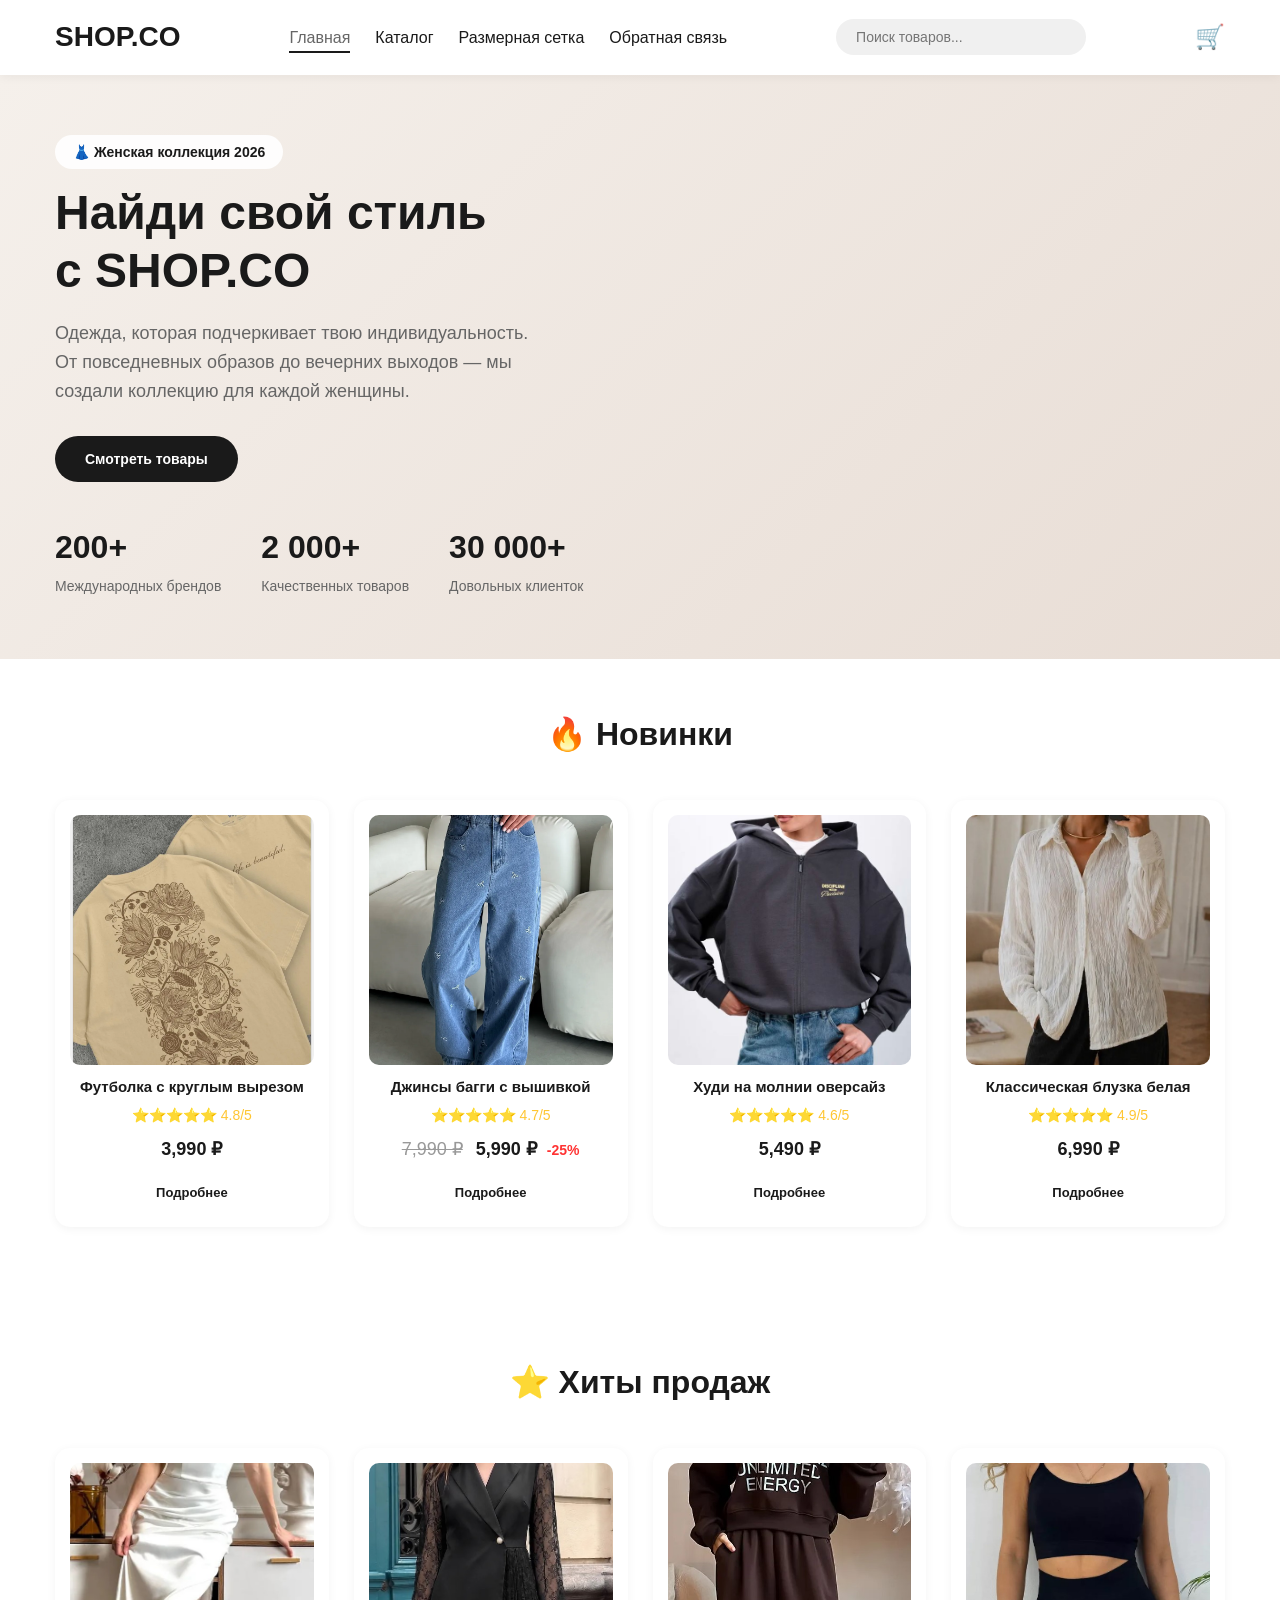
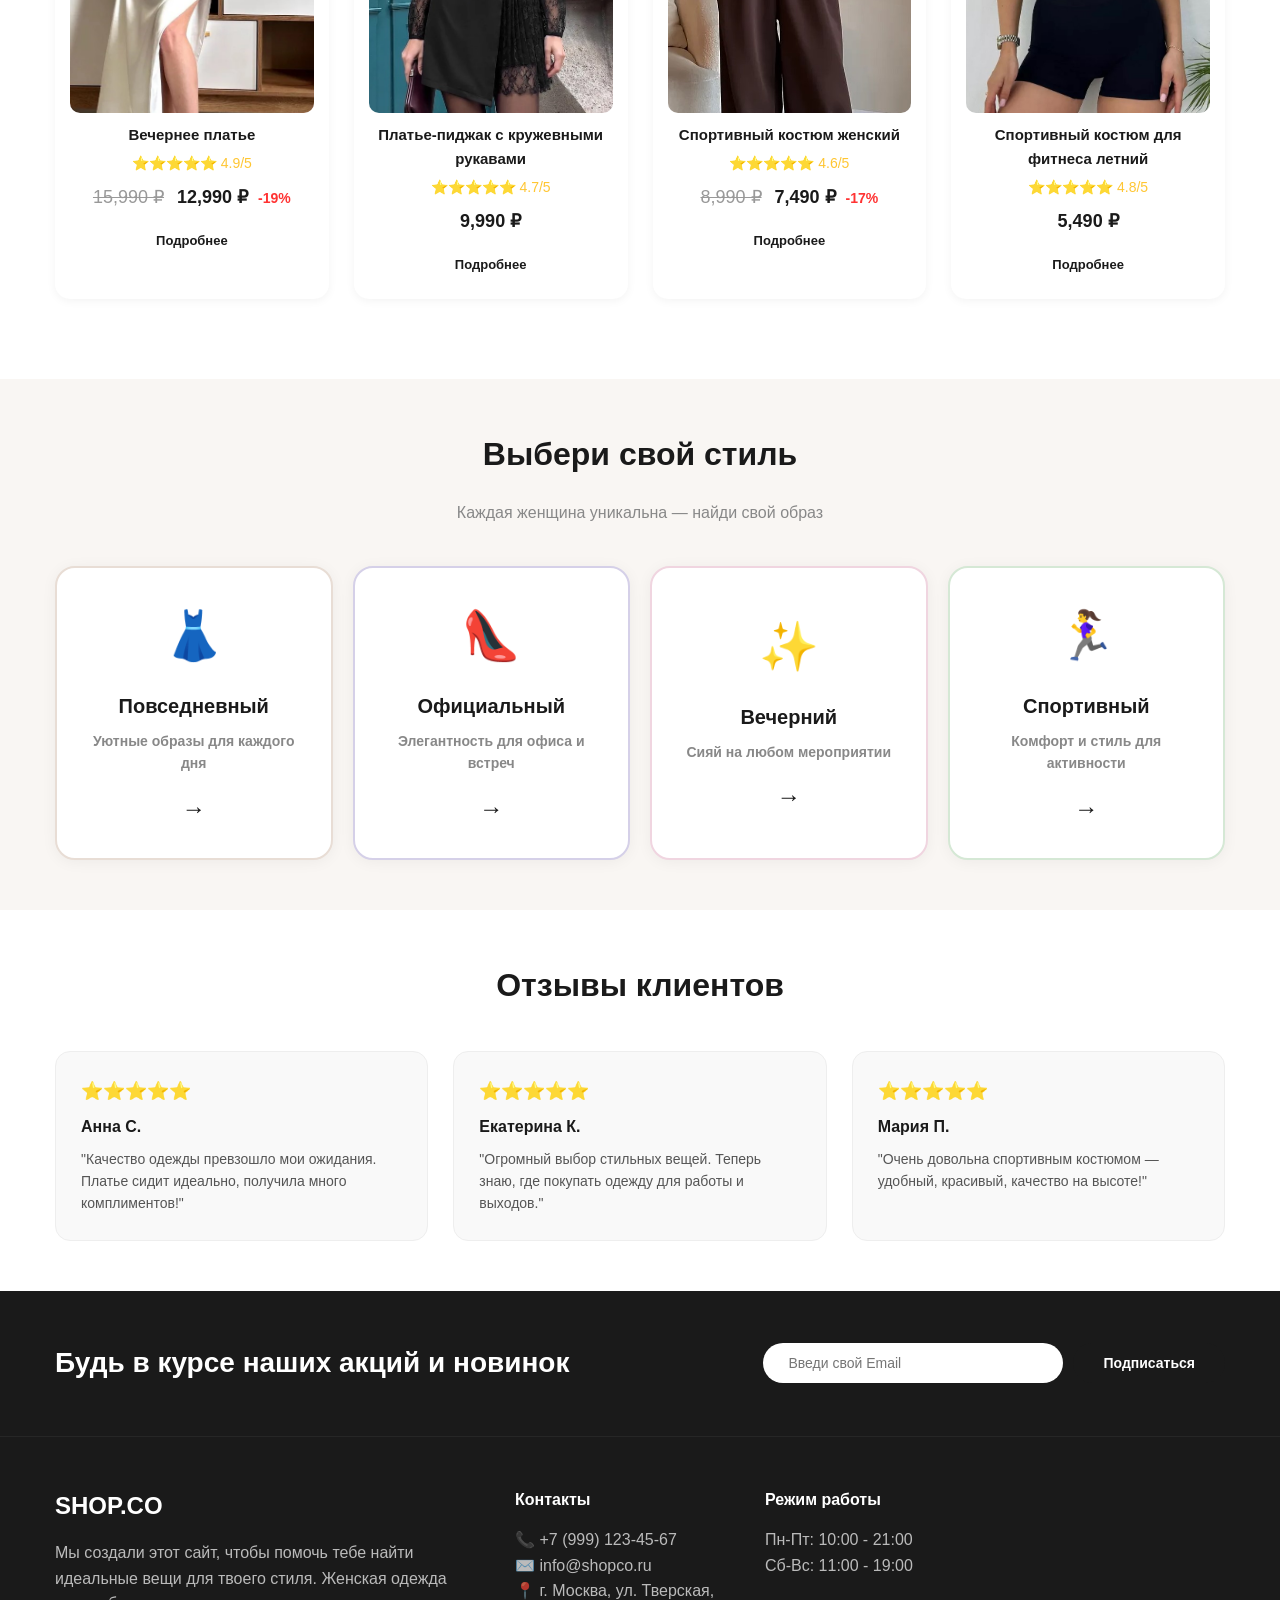
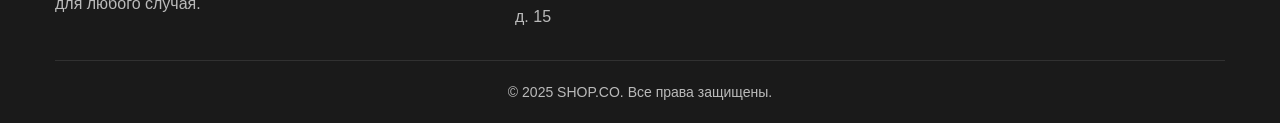
==== index.html @ de9e68c8 "Первый коммит: сайт SHOP.CO" ====
<!DOCTYPE html>
<html lang="ru">
<head>
    <meta charset="UTF-8">
    <meta name="viewport" content="width=device-width, initial-scale=1.0">
    <title>SHOP.CO — Женская одежда для любого стиля</title>
    <link rel="stylesheet" href="css/style.css">
</head>
<body>

    <!-- ========== ШАПКА ========== -->
    <header class="header">
        <div class="container">
            <div class="header-inner">
                <div class="logo">
                    <a href="index.html">SHOP.CO</a>
                </div>

                <nav class="nav">
                    <ul>
                        <li><a href="index.html" class="active">Главная</a></li>
                        <li><a href="catalog.html">Каталог</a></li>
                        <li><a href="size-guide.html">Размерная сетка</a></li>
                        <li><a href="contacts.html">Обратная связь</a></li>
                    </ul>
                </nav>

                <div class="header-search">
                    <input type="text" id="searchInput" placeholder="Поиск товаров...">
                </div>

                <div class="header-actions">
                    <a href="cart.html" class="cart-link">🛒 <span class="cart-count" id="cartCount">0</span></a>
                </div>
            </div>
        </div>
    </header>

    <!-- ========== ГЛАВНЫЙ КОНТЕНТ ========== -->
    <main>

        <!-- ГЕРОЙ -->
        <section class="hero hero-women">
            <div class="container">
                <div class="hero-content">
                    <span class="hero-badge">👗 Женская коллекция 2026</span>
                    <h1>Найди свой стиль<br>с SHOP.CO</h1>
                    <p>Одежда, которая подчеркивает твою индивидуальность. От повседневных образов до вечерних выходов — мы создали коллекцию для каждой женщины.</p>
                    <a href="catalog.html" class="btn btn-primary">Смотреть товары</a>
                    
                    <div class="hero-stats">
                        <div>
                            <span class="stat-number">200+</span>
                            <span class="stat-label">Международных брендов</span>
                        </div>
                        <div>
                            <span class="stat-number">2 000+</span>
                            <span class="stat-label">Качественных товаров</span>
                        </div>
                        <div>
                            <span class="stat-number">30 000+</span>
                            <span class="stat-label">Довольных клиенток</span>
                        </div>
                    </div>
                </div>
            </div>
        </section>

        <!-- НОВИНКИ -->
        <section class="products-section">
            <div class="container">
                <h2 class="section-title">🔥 Новинки</h2>
                <div class="catalog-grid" id="newArrivals">
                    <!-- Загружается из JS -->
                </div>
            </div>
        </section>

        <!-- ХИТЫ ПРОДАЖ -->
        <section class="products-section">
            <div class="container">
                <h2 class="section-title">⭐ Хиты продаж</h2>
                <div class="catalog-grid" id="bestSellers">
                    <!-- Загружается из JS -->
                </div>
            </div>
        </section>

        <!-- СТИЛИ (КРАСИВО ОФОРМЛЕННЫЕ) -->
        <section class="styles styles-women">
            <div class="container">
                <div class="styles-header">
                    <h2 class="section-title">Выбери свой стиль</h2>
                    <p class="styles-subtitle">Каждая женщина уникальна — найди свой образ</p>
                </div>
                <div class="styles-grid">
                    <a href="catalog.html?style=casual" class="style-card style-casual">
                        <div class="style-icon">👗</div>
                        <h3>Повседневный</h3>
                        <p>Уютные образы для каждого дня</p>
                        <span class="style-arrow">→</span>
                    </a>
                    <a href="catalog.html?style=formal" class="style-card style-formal">
                        <div class="style-icon">👠</div>
                        <h3>Официальный</h3>
                        <p>Элегантность для офиса и встреч</p>
                        <span class="style-arrow">→</span>
                    </a>
                    <a href="catalog.html?style=evening" class="style-card style-evening">
                        <div class="style-icon">✨</div>
                        <h3>Вечерний</h3>
                        <p>Сияй на любом мероприятии</p>
                        <span class="style-arrow">→</span>
                    </a>
                    <a href="catalog.html?style=sporty" class="style-card style-sporty">
                        <div class="style-icon">🏃‍♀️</div>
                        <h3>Спортивный</h3>
                        <p>Комфорт и стиль для активности</p>
                        <span class="style-arrow">→</span>
                    </a>
                </div>
            </div>
        </section>

        <!-- ОТЗЫВЫ -->
        <section class="reviews">
            <div class="container">
                <h2 class="section-title">Отзывы клиентов</h2>
                <div class="reviews-grid">
                    <div class="review-card">
                        <div class="review-stars">⭐⭐⭐⭐⭐</div>
                        <h4>Анна С.</h4>
                        <p>"Качество одежды превзошло мои ожидания. Платье сидит идеально, получила много комплиментов!"</p>
                    </div>
                    <div class="review-card">
                        <div class="review-stars">⭐⭐⭐⭐⭐</div>
                        <h4>Екатерина К.</h4>
                        <p>"Огромный выбор стильных вещей. Теперь знаю, где покупать одежду для работы и выходов."</p>
                    </div>
                    <div class="review-card">
                        <div class="review-stars">⭐⭐⭐⭐⭐</div>
                        <h4>Мария П.</h4>
                        <p>"Очень довольна спортивным костюмом — удобный, красивый, качество на высоте!"</p>
                    </div>
                </div>
            </div>
        </section>

        <!-- ПОДПИСКА -->
        <section class="newsletter">
            <div class="container">
                <div class="newsletter-inner">
                    <h2>Будь в курсе наших акций и новинок</h2>
                    <form class="newsletter-form" onsubmit="return false;">
                        <input type="email" id="newsletterEmail" placeholder="Введи свой Email" required>
                        <button type="submit" class="btn btn-primary" onclick="subscribeNewsletter()">Подписаться</button>
                    </form>
                </div>
            </div>
        </section>

    </main>

    <!-- ========== ПОДВАЛ ========== -->
    <footer class="footer">
        <div class="container">
            <div class="footer-inner">
                <div class="footer-col">
                    <h3>SHOP.CO</h3>
                    <p>Мы создали этот сайт, чтобы помочь тебе найти идеальные вещи для твоего стиля. Женская одежда для любого случая.</p>
                </div>
                <div class="footer-col">
                    <h4>Контакты</h4>
                    <p>📞 +7 (999) 123-45-67</p>
                    <p>✉️ info@shopco.ru</p>
                    <p>📍 г. Москва, ул. Тверская, д. 15</p>
                </div>
                <div class="footer-col">
                    <h4>Режим работы</h4>
                    <p>Пн-Пт: 10:00 - 21:00</p>
                    <p>Сб-Вс: 11:00 - 19:00</p>
                </div>
            </div>
            <div class="footer-bottom">
                <p>© 2025 SHOP.CO. Все права защищены.</p>
            </div>
        </div>
    </footer>

    <script src="js/script.js"></script>
</body>
</html>
---- css/style.css ----
/* =========================================
   СБРОС И БАЗА
   ========================================= */
* {
    margin: 0;
    padding: 0;
    box-sizing: border-box;
}

body {
    font-family: 'Segoe UI', Tahoma, Geneva, Verdana, sans-serif;
    background: #f0f0f0;
    color: #1a1a1a;
    line-height: 1.6;
}

a {
    text-decoration: none;
    color: inherit;
}

ul {
    list-style: none;
}

img {
    max-width: 100%;
    height: auto;
    display: block;
}

.container {
    max-width: 1200px;
    margin: 0 auto;
    padding: 0 15px;
}

/* =========================================
   ШАПКА
   ========================================= */
.header {
    background: #ffffff;
    padding: 15px 0;
    box-shadow: 0 2px 10px rgba(0,0,0,0.05);
    position: sticky;
    top: 0;
    z-index: 100;
}

.header-inner {
    display: flex;
    justify-content: space-between;
    align-items: center;
    flex-wrap: wrap;
    gap: 15px;
}

.logo a {
    font-size: 28px;
    font-weight: 800;
    color: #1a1a1a;
}

.nav ul {
    display: flex;
    gap: 25px;
}

.nav a {
    color: #1a1a1a;
    font-weight: 500;
    transition: 0.3s;
    padding: 5px 0;
    border-bottom: 2px solid transparent;
}

.nav a:hover,
.nav a.active {
    color: #666;
    border-bottom-color: #1a1a1a;
}

.header-search input {
    padding: 10px 20px;
    border: none;
    border-radius: 30px;
    background: #f0f0f0;
    width: 250px;
    outline: none;
    font-size: 14px;
}

.header-actions {
    display: flex;
    align-items: center;
    gap: 15px;
}

.cart-link {
    font-size: 24px;
    position: relative;
}

.cart-count {
    position: absolute;
    top: -8px;
    right: -10px;
    background: #ff3333;
    color: #fff;
    font-size: 11px;
    width: 18px;
    height: 18px;
    border-radius: 50%;
    display: flex;
    align-items: center;
    justify-content: center;
    font-weight: bold;
}

/* =========================================
   КНОПКИ
   ========================================= */
.btn {
    display: inline-block;
    padding: 12px 30px;
    border: none;
    border-radius: 30px;
    font-weight: 600;
    cursor: pointer;
    transition: 0.3s;
    font-size: 14px;
    text-align: center;
}

.btn-primary {
    background: #1a1a1a;
    color: #fff;
}

.btn-primary:hover {
    background: #333;
    transform: translateY(-2px);
}

.btn-outline {
    background: transparent;
    border: 2px solid #1a1a1a;
    color: #1a1a1a;
}

.btn-outline:hover {
    background: #1a1a1a;
    color: #fff;
}

.btn-small {
    padding: 8px 20px;
    font-size: 13px;
}

.btn-large {
    padding: 14px 40px;
    font-size: 16px;
}

.btn-block {
    width: 100%;
    display: block;
}

/* =========================================
   ГЛАВНАЯ: ГЕРОЙ
   ========================================= */
.hero {
    background: #f0f0f0;
    padding: 60px 0;
}

.hero-content h1 {
    font-size: 48px;
    line-height: 1.2;
    margin-bottom: 20px;
}

.hero-content p {
    font-size: 18px;
    color: #666;
    max-width: 500px;
    margin-bottom: 30px;
}

.hero-stats {
    display: flex;
    gap: 40px;
    margin-top: 40px;
}

.stat-number {
    font-size: 32px;
    font-weight: 800;
    display: block;
}

.stat-label {
    font-size: 14px;
    color: #666;
}

/* =========================================
   БРЕНДЫ
   ========================================= */
.brands {
    background: #1a1a1a;
    padding: 30px 0;
}

.brands-grid {
    display: flex;
    justify-content: space-around;
    flex-wrap: wrap;
    gap: 20px;
    color: rgba(255,255,255,0.7);
    font-weight: 600;
    font-size: 18px;
    letter-spacing: 2px;
}

/* =========================================
   ТОВАРЫ (сетка)
   ========================================= */
.products-section {
    padding: 50px 0;
    background: #fff;
}

.section-title {
    font-size: 32px;
    font-weight: 700;
    text-align: center;
    margin-bottom: 40px;
}

.catalog-grid {
    display: grid;
    grid-template-columns: repeat(4, 1fr);
    gap: 25px;
    margin-bottom: 30px;
}

.product-card {
    background: #fff;
    border-radius: 15px;
    padding: 15px;
    box-shadow: 0 2px 10px rgba(0,0,0,0.05);
    transition: 0.3s;
    text-align: center;
}

.product-card:hover {
    transform: translateY(-5px);
    box-shadow: 0 8px 30px rgba(0,0,0,0.1);
}

.product-card img {
    border-radius: 10px;
    margin-bottom: 10px;
    height: 250px;
    width: 100%;
    object-fit: cover;
    background: #f0f0f0;
}

.product-card h3 {
    font-size: 15px;
    margin-bottom: 5px;
}

.rating {
    font-size: 14px;
    color: #ffc633;
    margin-bottom: 8px;
}

.price {
    font-size: 18px;
    font-weight: 700;
    margin-bottom: 12px;
}

.old-price {
    color: #999;
    text-decoration: line-through;
    font-weight: 400;
    margin-right: 8px;
}

.discount {
    color: #ff3333;
    font-size: 14px;
    margin-left: 5px;
}

.view-all {
    text-align: center;
    margin-top: 10px;
}

/* =========================================
   СТИЛИ ОДЕЖДЫ
   ========================================= */
.styles {
    padding: 50px 0;
    background: #f0f0f0;
}

.styles-grid {
    display: grid;
    grid-template-columns: repeat(4, 1fr);
    gap: 20px;
}

.style-card {
    background: #fff;
    border-radius: 15px;
    padding: 40px 20px;
    text-align: center;
    font-weight: 700;
    font-size: 20px;
    box-shadow: 0 2px 10px rgba(0,0,0,0.05);
    transition: 0.3s;
    min-height: 150px;
    display: flex;
    align-items: center;
    justify-content: center;
}

.style-card:hover {
    transform: scale(1.02);
}

/* =========================================
   ОТЗЫВЫ
   ========================================= */
.reviews {
    padding: 50px 0;
    background: #fff;
}

.reviews-grid {
    display: grid;
    grid-template-columns: repeat(3, 1fr);
    gap: 25px;
}

.review-card {
    background: #f9f9f9;
    border-radius: 15px;
    padding: 25px;
    border: 1px solid #eee;
}

.review-stars {
    color: #ffc633;
    font-size: 18px;
    margin-bottom: 8px;
}

.review-card h4 {
    margin-bottom: 8px;
}

.review-card p {
    color: #555;
    font-size: 14px;
}

/* =========================================
   ПОДПИСКА
   ========================================= */
.newsletter {
    padding: 50px 0;
    background: #1a1a1a;
}

.newsletter-inner {
    display: flex;
    justify-content: space-between;
    align-items: center;
    flex-wrap: wrap;
    gap: 20px;
}

.newsletter-inner h2 {
    color: #fff;
    font-size: 28px;
    flex: 1;
}

.newsletter-form {
    display: flex;
    gap: 10px;
    flex-wrap: wrap;
}

.newsletter-form input {
    padding: 12px 25px;
    border: none;
    border-radius: 30px;
    width: 300px;
    outline: none;
    font-size: 14px;
}

/* =========================================
   ПОДВАЛ
   ========================================= */
.footer {
    background: #1a1a1a;
    color: rgba(255,255,255,0.7);
    padding: 50px 0 20px;
    border-top: 1px solid rgba(255,255,255,0.05);
}

.footer-inner {
    display: grid;
    grid-template-columns: 2fr 1fr 1fr 1fr;
    gap: 40px;
    margin-bottom: 30px;
}

.footer-col h3 {
    color: #fff;
    font-size: 24px;
    margin-bottom: 15px;
}

.footer-col h4 {
    color: #fff;
    margin-bottom: 15px;
}

.footer-col ul li {
    margin-bottom: 8px;
}

.footer-col ul a:hover {
    color: #fff;
}

.footer-bottom {
    border-top: 1px solid rgba(255,255,255,0.1);
    padding-top: 20px;
    text-align: center;
    font-size: 14px;
}

/* =========================================
   СТРАНИЦА КАТАЛОГА
   ========================================= */
.catalog-page {
    padding: 40px 0;
}

.catalog-layout {
    display: grid;
    grid-template-columns: 280px 1fr;
    gap: 40px;
}

.filters-sidebar {
    background: #fff;
    border-radius: 15px;
    padding: 25px;
}

.filters-sidebar h3 {
    font-size: 20px;
    margin-bottom: 25px;
}

.filter-group {
    margin-bottom: 25px;
}

.filter-group h4 {
    font-size: 16px;
    margin-bottom: 10px;
}

.filter-group label {
    display: block;
    margin-bottom: 5px;
    font-size: 14px;
    color: #555;
    cursor: pointer;
}

.filter-group label input {
    margin-right: 8px;
}

.price-range {
    display: flex;
    align-items: center;
    gap: 10px;
}

.price-range input[type="range"] {
    flex: 1;
    cursor: pointer;
}

.size-options {
    display: flex;
    flex-wrap: wrap;
    gap: 8px;
}

.size-options span {
    display: inline-block;
    padding: 6px 14px;
    background: #f0f0f0;
    border-radius: 20px;
    font-size: 13px;
    cursor: pointer;
    transition: 0.3s;
}

.size-options span:hover {
    background: #1a1a1a;
    color: #fff;
}

.size-options span.active {
    background: #1a1a1a;
    color: #fff;
}

/* =========================================
   СТРАНИЦА ТОВАРА
   ========================================= */
.product-detail-page {
    padding: 30px 0;
    background: #fff;
}

.breadcrumbs {
    font-size: 14px;
    color: #999;
    margin-bottom: 30px;
}

.breadcrumbs a {
    color: #666;
}

.breadcrumbs a:hover {
    color: #1a1a1a;
}

.product-detail {
    display: grid;
    grid-template-columns: 1fr 1fr;
    gap: 50px;
    margin-bottom: 50px;
}

.product-detail-image img {
    border-radius: 15px;
    width: 100%;
    background: #f0f0f0;
}

.product-detail-info h1 {
    font-size: 34px;
    margin-bottom: 10px;
}

.product-rating {
    margin-bottom: 15px;
}

.product-rating span {
    color: #666;
    font-size: 14px;
}

.product-price-block {
    margin-bottom: 20px;
}

.product-price-block .price {
    font-size: 28px;
}

.product-price-block .old-price {
    font-size: 20px;
}

.discount-badge {
    background: #ff3333;
    color: #fff;
    padding: 4px 12px;
    border-radius: 20px;
    font-size: 14px;
    margin-left: 10px;
}

.product-description {
    color: #555;
    margin-bottom: 30px;
}

.product-options {
    margin-bottom: 30px;
}

.option-group {
    margin-bottom: 20px;
}

.option-group label {
    display: block;
    font-weight: 600;
    margin-bottom: 8px;
}

.color-options {
    display: flex;
    gap: 10px;
}

.color-option {
    width: 35px;
    height: 35px;
    border-radius: 50%;
    display: inline-block;
    cursor: pointer;
    border: 3px solid transparent;
    transition: 0.3s;
}

.color-option.active {
    border-color: #1a1a1a;
}

.product-actions {
    display: flex;
    gap: 15px;
    flex-wrap: wrap;
}

/* =========================================
   СТРАНИЦА КОРЗИНЫ
   ========================================= */
.cart-page {
    padding: 40px 0;
    background: #f0f0f0;
}

.cart-layout {
    display: grid;
    grid-template-columns: 2fr 1fr;
    gap: 30px;
}

.cart-items {
    background: #fff;
    border-radius: 15px;
    padding: 20px;
}

.cart-item {
    display: flex;
    align-items: center;
    gap: 20px;
    padding: 15px 0;
    border-bottom: 1px solid #eee;
}

.cart-item:last-child {
    border-bottom: none;
}

.cart-item img {
    width: 80px;
    height: 80px;
    border-radius: 10px;
    object-fit: cover;
    background: #f0f0f0;
}

.cart-item-info {
    flex: 1;
}

.cart-item-info h3 {
    font-size: 16px;
}

.cart-item-info p {
    font-size: 14px;
    color: #666;
}

.cart-item-price {
    font-weight: 700;
    font-size: 18px;
}

.cart-item-quantity {
    display: flex;
    align-items: center;
    gap: 10px;
}

.cart-item-quantity button {
    width: 30px;
    height: 30px;
    border: 1px solid #ddd;
    border-radius: 50%;
    background: #fff;
    cursor: pointer;
    font-size: 16px;
}

.cart-item-quantity button:hover {
    background: #f0f0f0;
}

.cart-item-remove {
    background: none;
    border: none;
    font-size: 20px;
    cursor: pointer;
    color: #999;
}

.cart-item-remove:hover {
    color: #ff3333;
}

.empty-cart {
    text-align: center;
    padding: 40px 0;
    font-size: 18px;
    color: #666;
}

.empty-cart a {
    color: #1a1a1a;
    font-weight: 600;
    text-decoration: underline;
}

.cart-summary {
    background: #fff;
    border-radius: 15px;
    padding: 25px;
    height: fit-content;
}

.cart-summary h3 {
    font-size: 20px;
    margin-bottom: 20px;
}

.summary-row {
    display: flex;
    justify-content: space-between;
    padding: 10px 0;
    border-bottom: 1px solid #eee;
}

.summary-row.total {
    font-weight: 700;
    font-size: 18px;
    border-bottom: none;
}

.summary-row.discount {
    color: #ff3333;
}

.promo-code {
    display: flex;
    gap: 10px;
    margin: 20px 0;
}

.promo-code input {
    flex: 1;
    padding: 10px 15px;
    border: 1px solid #ddd;
    border-radius: 30px;
    outline: none;
}

/* =========================================
   СТРАНИЦА КОНТАКТОВ
   ========================================= */
.contacts-page {
    padding: 40px 0;
}

.page-title {
    font-size: 36px;
    font-weight: 700;
    margin-bottom: 40px;
    text-align: center;
}

.contacts-grid {
    display: grid;
    grid-template-columns: 1fr 1fr;
    gap: 50px;
}

.contacts-info {
    background: #fff;
    border-radius: 15px;
    padding: 30px;
}

.contact-item {
    display: flex;
    align-items: flex-start;
    gap: 15px;
    padding: 15px 0;
    border-bottom: 1px solid #eee;
}

.contact-item:last-child {
    border-bottom: none;
}

.contact-icon {
    font-size: 28px;
    width: 50px;
    flex-shrink: 0;
}

.contact-item h4 {
    font-size: 16px;
    margin-bottom: 3px;
}

.contact-item p {
    color: #666;
    font-size: 14px;
}

.contacts-form {
    background: #fff;
    border-radius: 15px;
    padding: 30px;
}

.contacts-form h2 {
    font-size: 24px;
    margin-bottom: 25px;
}

.feedback-form .form-group {
    margin-bottom: 18px;
}

.feedback-form .form-group label {
    display: block;
    font-weight: 600;
    margin-bottom: 5px;
    font-size: 14px;
}

.feedback-form .form-group input,
.feedback-form .form-group select,
.feedback-form .form-group textarea {
    width: 100%;
    padding: 12px 15px;
    border: 1px solid #ddd;
    border-radius: 10px;
    outline: none;
    font-size: 14px;
    transition: 0.3s;
}

.feedback-form .form-group input:focus,
.feedback-form .form-group select:focus,
.feedback-form .form-group textarea:focus {
    border-color: #1a1a1a;
}

.feedback-form .form-group.full-width {
    grid-column: 1 / -1;
}

.feedback-form .checkbox-label {
    display: flex;
    gap: 10px;
    align-items: center;
    cursor: pointer;
}

/* =========================================
   ФОРМА ЗАКАЗА
   ========================================= */
.order-form-section {
    margin-top: 50px;
    background: #fff;
    border-radius: 15px;
    padding: 40px;
}

.order-form .form-grid {
    display: grid;
    grid-template-columns: 1fr 1fr;
    gap: 20px;
}

.form-group {
    display: flex;
    flex-direction: column;
}

.form-group.full-width {
    grid-column: 1 / -1;
}

.form-group label {
    font-weight: 600;
    margin-bottom: 5px;
    font-size: 14px;
}

.form-group input,
.form-group textarea {
    padding: 12px 15px;
    border: 1px solid #ddd;
    border-radius: 10px;
    outline: none;
    font-size: 14px;
    transition: 0.3s;
}

.form-group input:focus,
.form-group textarea:focus {
    border-color: #1a1a1a;
}

.checkbox-label {
    display: flex;
    gap: 10px;
    align-items: center;
    cursor: pointer;
}

/* =========================================
   АДАПТИВНОСТЬ
   ========================================= */

@media (max-width: 992px) {
    .catalog-grid {
        grid-template-columns: repeat(2, 1fr);
    }
    .styles-grid {
        grid-template-columns: repeat(2, 1fr);
    }
    .reviews-grid {
        grid-template-columns: repeat(2, 1fr);
    }
    .footer-inner {
        grid-template-columns: 1fr 1fr;
    }
    .catalog-layout {
        grid-template-columns: 1fr;
    }
    .cart-layout {
        grid-template-columns: 1fr;
    }
    .product-detail {
        grid-template-columns: 1fr;
    }
    .contacts-grid {
        grid-template-columns: 1fr;
    }
    .newsletter-inner {
        flex-direction: column;
        text-align: center;
    }
    .newsletter-form {
        justify-content: center;
    }
    .header-search {
        display: none;
    }
}

@media (max-width: 576px) {
    .header-inner {
        flex-direction: column;
        gap: 10px;
    }
    .nav ul {
        flex-wrap: wrap;
        justify-content: center;
        gap: 15px;
    }
    .catalog-grid {
        grid-template-columns: 1fr;
    }
    .styles-grid {
        grid-template-columns: 1fr;
    }
    .reviews-grid {
        grid-template-columns: 1fr;
    }
    .footer-inner {
        grid-template-columns: 1fr;
        text-align: center;
    }
    .hero-content h1 {
        font-size: 32px;
    }
    .hero-stats {
        flex-wrap: wrap;
        gap: 20px;
    }
    .hero-stats div {
        flex: 1;
        min-width: 100px;
    }
    .cart-item {
        flex-wrap: wrap;
        gap: 10px;
    }
    .cart-item-quantity {
        margin-left: auto;
    }
    .order-form .form-grid {
        grid-template-columns: 1fr;
    }
    .promo-code {
        flex-direction: column;
    }
    .newsletter-form input {
        width: 100%;
    }
    .brands-grid {
        font-size: 14px;
        gap: 10px;
    }
    .btn-large {
        padding: 12px 25px;
        font-size: 14px;
    }
    .contacts-info,
    .contacts-form {
        padding: 20px;
    }
}

@media (min-width: 1920px) {
    .container {
        max-width: 1600px;
    }
    .catalog-grid {
        grid-template-columns: repeat(5, 1fr);
    }
}
/* =========================================
   СТРАНИЦА РАЗМЕРНАЯ СЕТКА
   ========================================= */
.size-guide-page {
    padding: 40px 0;
    background: #fff;
}

.size-guide-intro {
    text-align: center;
    max-width: 700px;
    margin: 0 auto 40px;
    font-size: 18px;
    color: #555;
}

.size-table-wrapper {
    margin-bottom: 50px;
}

.size-table-wrapper h2 {
    font-size: 24px;
    margin-bottom: 20px;
    text-align: center;
}

.size-table {
    width: 100%;
    border-collapse: collapse;
    background: #fff;
    border-radius: 15px;
    overflow: hidden;
    box-shadow: 0 2px 15px rgba(0,0,0,0.05);
}

.size-table thead {
    background: #1a1a1a;
    color: #fff;
}

.size-table th {
    padding: 15px 20px;
    text-align: center;
    font-weight: 600;
    font-size: 14px;
}

.size-table td {
    padding: 12px 20px;
    text-align: center;
    border-bottom: 1px solid #eee;
    font-size: 14px;
}

.size-table tbody tr:hover {
    background: #f9f9f9;
}

.size-table tbody tr:last-child td {
    border-bottom: none;
}

.size-guide-tips {
    margin: 50px 0;
}

.size-guide-tips h2 {
    font-size: 24px;
    margin-bottom: 30px;
    text-align: center;
}

.tips-grid {
    display: grid;
    grid-template-columns: repeat(4, 1fr);
    gap: 25px;
}

.tip-card {
    background: #f9f9f9;
    border-radius: 15px;
    padding: 25px 20px;
    text-align: center;
    border: 1px solid #eee;
    transition: 0.3s;
}

.tip-card:hover {
    transform: translateY(-5px);
    box-shadow: 0 8px 25px rgba(0,0,0,0.08);
}

.tip-icon {
    font-size: 36px;
    margin-bottom: 12px;
}

.tip-card h4 {
    font-size: 16px;
    margin-bottom: 8px;
}

.tip-card p {
    font-size: 14px;
    color: #666;
}

.size-guide-note {
    background: #f0f0f0;
    border-radius: 15px;
    padding: 25px 30px;
    text-align: center;
    font-size: 16px;
    margin-top: 30px;
}

.size-guide-note a {
    color: #1a1a1a;
    font-weight: 600;
    text-decoration: underline;
}

.size-guide-note a:hover {
    color: #666;
}

/* =========================================
   АДАПТИВ ДЛЯ РАЗМЕРНОЙ СЕТКИ
   ========================================= */
@media (max-width: 992px) {
    .tips-grid {
        grid-template-columns: repeat(2, 1fr);
    }
}

@media (max-width: 576px) {
    .tips-grid {
        grid-template-columns: 1fr;
    }
    
    .size-table {
        font-size: 12px;
    }
    
    .size-table th,
    .size-table td {
        padding: 8px 10px;
        font-size: 12px;
    }
    
    .size-guide-intro {
        font-size: 16px;
        padding: 0 10px;
    }
    
    .size-guide-note {
        font-size: 14px;
        padding: 20px;
    }
}
/* =========================================
   СТИЛИ ДЛЯ ГЛАВНОЙ СТРАНИЦЫ (ЖЕНСКАЯ ВЕРСИЯ)
   ========================================= */
.hero-women {
    background: linear-gradient(135deg, #f5f0eb 0%, #e8ddd5 100%);
}

.hero-badge {
    display: inline-block;
    background: rgba(255,255,255,0.9);
    padding: 6px 18px;
    border-radius: 30px;
    font-size: 14px;
    font-weight: 600;
    color: #1a1a1a;
    margin-bottom: 15px;
}

.styles-women {
    background: #f9f6f3;
}

.styles-header {
    text-align: center;
    margin-bottom: 40px;
}

.styles-subtitle {
    color: #888;
    font-size: 16px;
    margin-top: -20px;
}

.style-card {
    background: #fff;
    border-radius: 20px;
    padding: 30px 25px;
    text-align: center;
    transition: all 0.4s ease;
    text-decoration: none;
    color: inherit;
    display: flex;
    flex-direction: column;
    align-items: center;
    box-shadow: 0 2px 15px rgba(0,0,0,0.05);
    border: 2px solid transparent;
    position: relative;
    overflow: hidden;
}

.style-card::before {
    content: '';
    position: absolute;
    top: 0;
    left: 0;
    right: 0;
    bottom: 0;
    border-radius: 20px;
    opacity: 0;
    transition: opacity 0.4s ease;
}

.style-card:hover {
    transform: translateY(-8px);
    box-shadow: 0 15px 40px rgba(0,0,0,0.1);
    border-color: #1a1a1a;
}

.style-card:hover .style-arrow {
    transform: translateX(8px);
}

.style-card .style-icon {
    font-size: 48px;
    margin-bottom: 15px;
    transition: transform 0.4s ease;
}

.style-card:hover .style-icon {
    transform: scale(1.1);
}

.style-card h3 {
    font-size: 20px;
    margin-bottom: 8px;
    color: #1a1a1a;
}

.style-card p {
    font-size: 14px;
    color: #888;
    margin-bottom: 15px;
}

.style-arrow {
    font-size: 24px;
    color: #1a1a1a;
    transition: transform 0.3s ease;
}

/* Цветовые акценты для каждой карточки */
.style-casual {
    border-color: #e8ddd5;
}
.style-casual:hover {
    border-color: #c4a892;
}

.style-formal {
    border-color: #d5d0e8;
}
.style-formal:hover {
    border-color: #a89cc4;
}

.style-evening {
    border-color: #f0d5e0;
}
.style-evening:hover {
    border-color: #d49ab0;
}

.style-sporty {
    border-color: #d5e8d5;
}
.style-sporty:hover {
    border-color: #8fc48f;
}
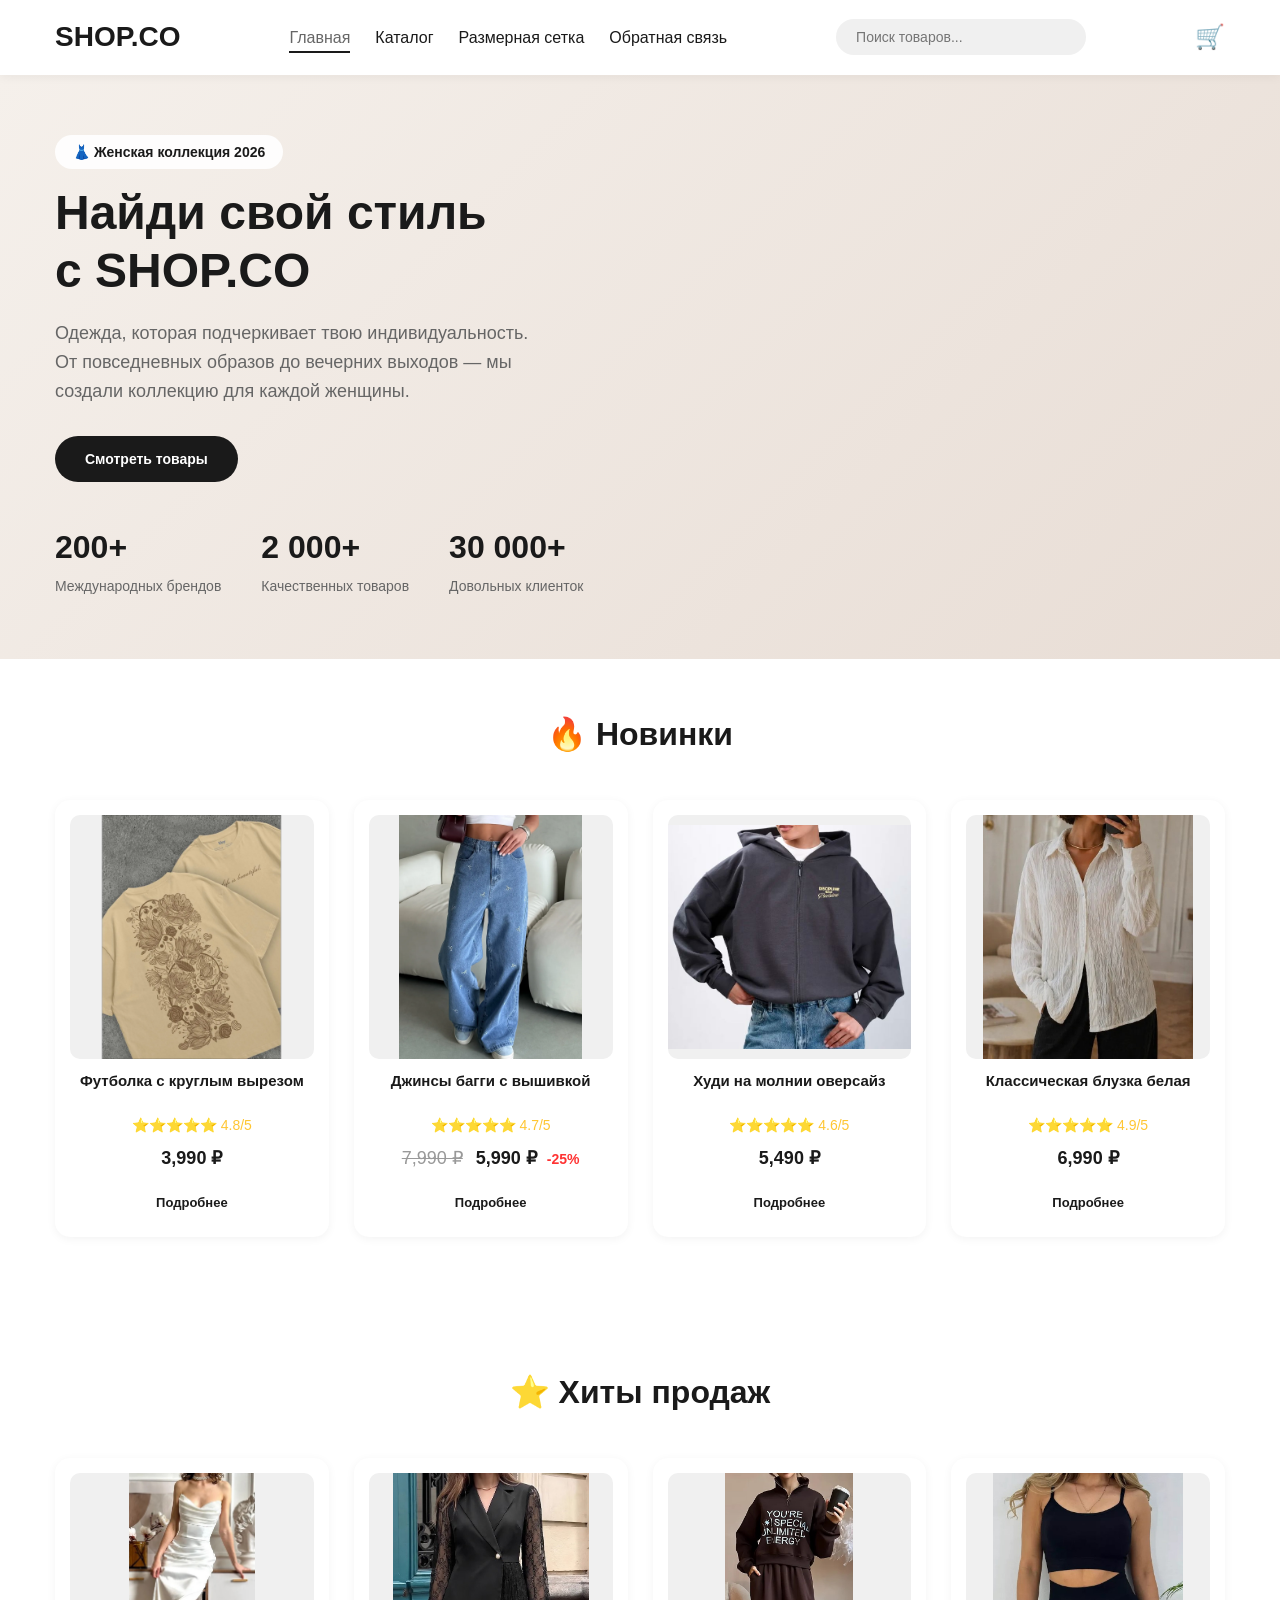
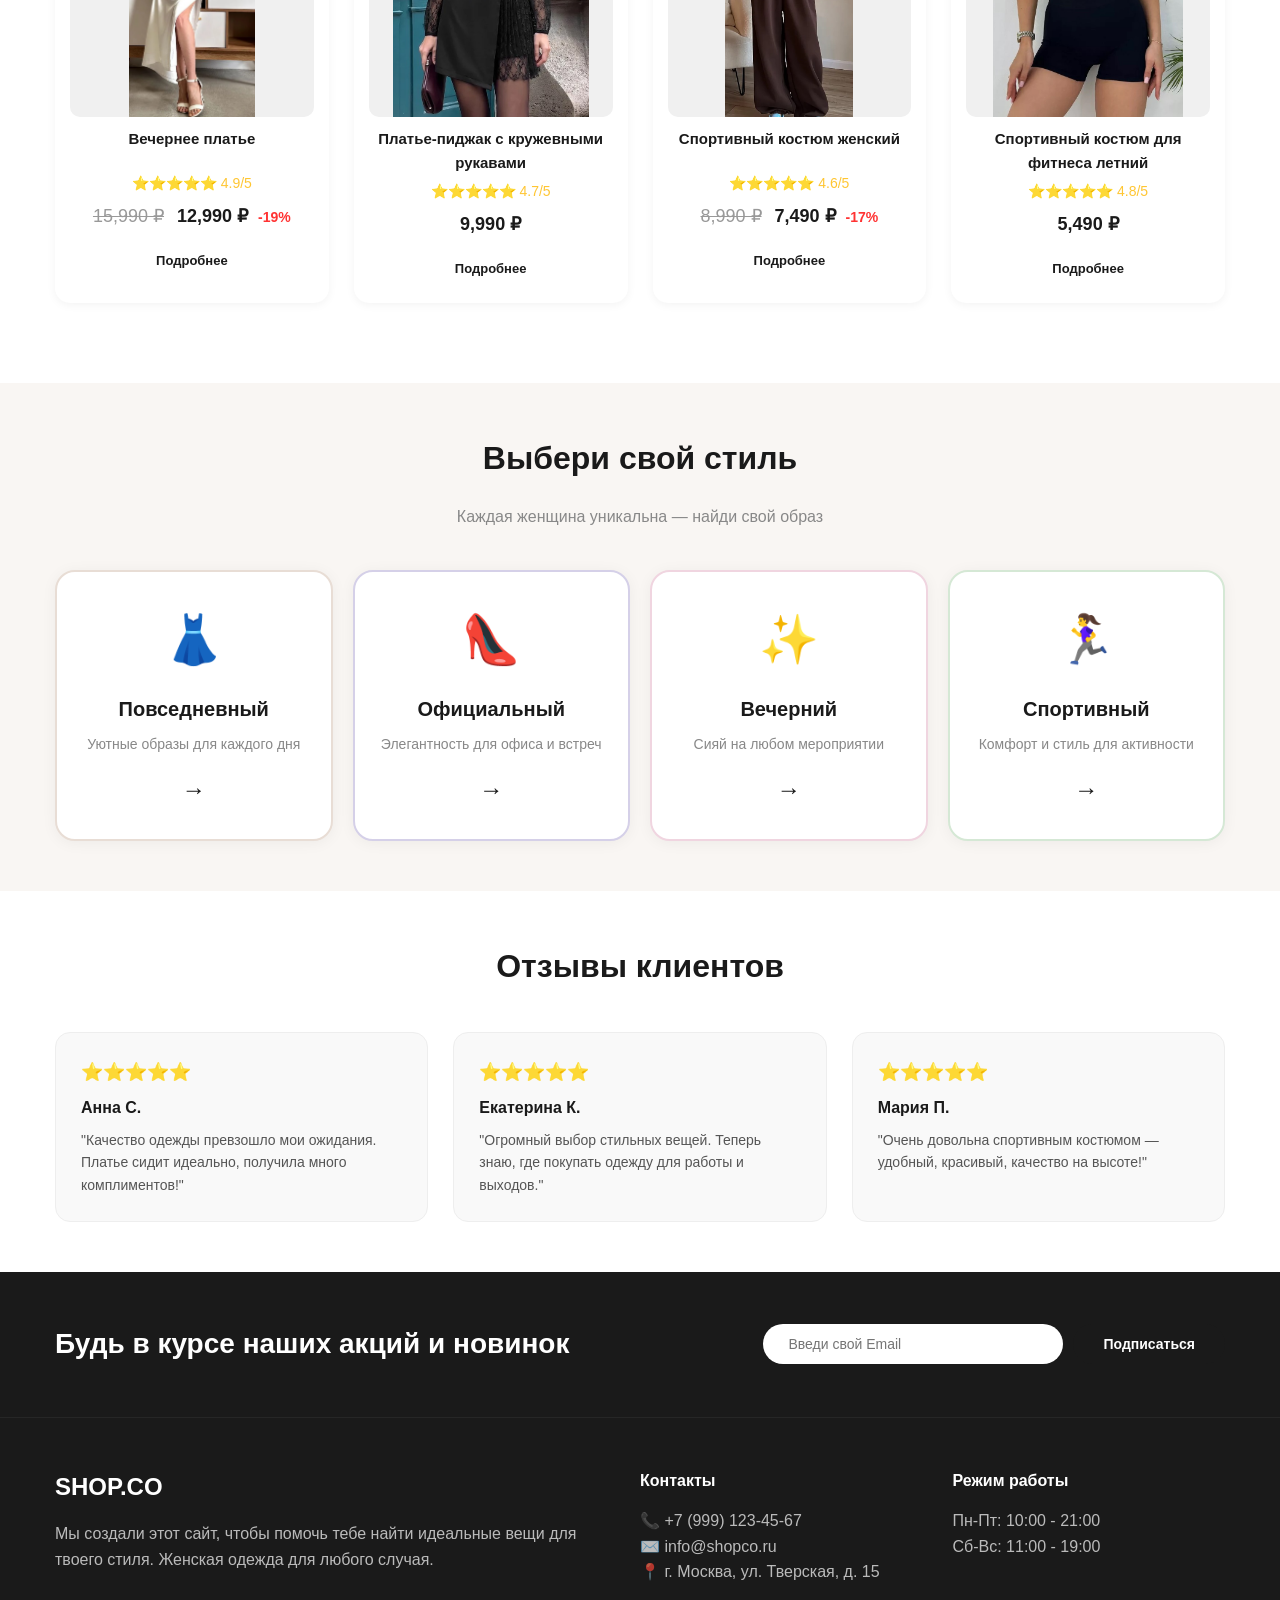
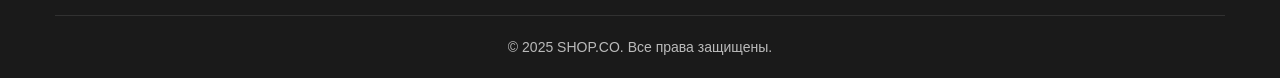
==== commit d57dd1fe: "Второй коммит" ====
--- a/index.html
+++ b/index.html
@@ -86,7 +86,7 @@
             </div>
         </section>
 
-        <!-- СТИЛИ (КРАСИВО ОФОРМЛЕННЫЕ) -->
+        <!-- СТИЛИ  -->
         <section class="styles styles-women">
             <div class="container">
                 <div class="styles-header">
@@ -160,8 +160,7 @@
         </section>
 
     </main>
-
-    <!-- ========== ПОДВАЛ ========== -->
+        <!-- ========== ПОДВАЛ ========== -->
     <footer class="footer">
         <div class="container">
             <div class="footer-inner">
--- a/css/style.css
+++ b/css/style.css
@@ -206,23 +206,19 @@
     color: #666;
 }
 
-/* =========================================
-   БРЕНДЫ
-   ========================================= */
-.brands {
-    background: #1a1a1a;
-    padding: 30px 0;
-}
-
-.brands-grid {
-    display: flex;
-    justify-content: space-around;
-    flex-wrap: wrap;
-    gap: 20px;
-    color: rgba(255,255,255,0.7);
+.hero-women {
+    background: linear-gradient(135deg, #f5f0eb 0%, #e8ddd5 100%);
+}
+
+.hero-badge {
+    display: inline-block;
+    background: rgba(255,255,255,0.9);
+    padding: 6px 18px;
+    border-radius: 30px;
+    font-size: 14px;
     font-weight: 600;
-    font-size: 18px;
-    letter-spacing: 2px;
+    color: #1a1a1a;
+    margin-bottom: 15px;
 }
 
 /* =========================================
@@ -254,6 +250,8 @@
     box-shadow: 0 2px 10px rgba(0,0,0,0.05);
     transition: 0.3s;
     text-align: center;
+    display: flex;
+    flex-direction: column;
 }
 
 .product-card:hover {
@@ -261,18 +259,27 @@
     box-shadow: 0 8px 30px rgba(0,0,0,0.1);
 }
 
-.product-card img {
+/* ===== КОНТЕЙНЕР ДЛЯ КАРТИНКИ ===== */
+.product-card .image-wrapper {
+    width: 100%;
+    aspect-ratio: 1 / 1;
+    overflow: hidden;
     border-radius: 10px;
+    background: #f0f0f0;
     margin-bottom: 10px;
-    height: 250px;
+}
+
+.product-card .image-wrapper img {
     width: 100%;
-    object-fit: cover;
-    background: #f0f0f0;
+    height: 100%;
+    object-fit: contain;
+    display: block;
 }
 
 .product-card h3 {
     font-size: 15px;
     margin-bottom: 5px;
+    min-height: 40px;
 }
 
 .rating {
@@ -306,11 +313,26 @@
 }
 
 /* =========================================
-   СТИЛИ ОДЕЖДЫ
+   СТИЛИ
    ========================================= */
 .styles {
     padding: 50px 0;
     background: #f0f0f0;
+}
+
+.styles-women {
+    background: #f9f6f3;
+}
+
+.styles-header {
+    text-align: center;
+    margin-bottom: 40px;
+}
+
+.styles-subtitle {
+    color: #888;
+    font-size: 16px;
+    margin-top: -20px;
 }
 
 .styles-grid {
@@ -321,21 +343,85 @@
 
 .style-card {
     background: #fff;
-    border-radius: 15px;
-    padding: 40px 20px;
-    text-align: center;
-    font-weight: 700;
+    border-radius: 20px;
+    padding: 30px 25px;
+    text-align: center;
+    transition: all 0.4s ease;
+    text-decoration: none;
+    color: inherit;
+    display: flex;
+    flex-direction: column;
+    align-items: center;
+    box-shadow: 0 2px 15px rgba(0,0,0,0.05);
+    border: 2px solid transparent;
+    position: relative;
+    overflow: hidden;
+}
+
+.style-card:hover {
+    transform: translateY(-8px);
+    box-shadow: 0 15px 40px rgba(0,0,0,0.1);
+    border-color: #1a1a1a;
+}
+
+.style-card:hover .style-arrow {
+    transform: translateX(8px);
+}
+
+.style-card .style-icon {
+    font-size: 48px;
+    margin-bottom: 15px;
+    transition: transform 0.4s ease;
+}
+
+.style-card:hover .style-icon {
+    transform: scale(1.1);
+}
+
+.style-card h3 {
     font-size: 20px;
-    box-shadow: 0 2px 10px rgba(0,0,0,0.05);
-    transition: 0.3s;
-    min-height: 150px;
-    display: flex;
-    align-items: center;
-    justify-content: center;
-}
-
-.style-card:hover {
-    transform: scale(1.02);
+    margin-bottom: 8px;
+    color: #1a1a1a;
+}
+
+.style-card p {
+    font-size: 14px;
+    color: #888;
+    margin-bottom: 15px;
+}
+
+.style-arrow {
+    font-size: 24px;
+    color: #1a1a1a;
+    transition: transform 0.3s ease;
+}
+
+.style-casual {
+    border-color: #e8ddd5;
+}
+.style-casual:hover {
+    border-color: #c4a892;
+}
+
+.style-formal {
+    border-color: #d5d0e8;
+}
+.style-formal:hover {
+    border-color: #a89cc4;
+}
+
+.style-evening {
+    border-color: #f0d5e0;
+}
+.style-evening:hover {
+    border-color: #d49ab0;
+}
+
+.style-sporty {
+    border-color: #d5e8d5;
+}
+.style-sporty:hover {
+    border-color: #8fc48f;
 }
 
 /* =========================================
@@ -423,7 +509,7 @@
 
 .footer-inner {
     display: grid;
-    grid-template-columns: 2fr 1fr 1fr 1fr;
+    grid-template-columns: 2fr 1fr 1fr;
     gap: 40px;
     margin-bottom: 30px;
 }
@@ -437,14 +523,6 @@
 .footer-col h4 {
     color: #fff;
     margin-bottom: 15px;
-}
-
-.footer-col ul li {
-    margin-bottom: 8px;
-}
-
-.footer-col ul a:hover {
-    color: #fff;
 }
 
 .footer-bottom {
@@ -565,10 +643,19 @@
     margin-bottom: 50px;
 }
 
+.product-detail-image {
+    width: 100%;
+    aspect-ratio: 1 / 1;
+    overflow: hidden;
+    border-radius: 15px;
+    background: #f0f0f0;
+}
+
 .product-detail-image img {
-    border-radius: 15px;
     width: 100%;
-    background: #f0f0f0;
+    height: 100%;
+    object-fit: contain;
+    display: block;
 }
 
 .product-detail-info h1 {
@@ -625,25 +712,6 @@
     margin-bottom: 8px;
 }
 
-.color-options {
-    display: flex;
-    gap: 10px;
-}
-
-.color-option {
-    width: 35px;
-    height: 35px;
-    border-radius: 50%;
-    display: inline-block;
-    cursor: pointer;
-    border: 3px solid transparent;
-    transition: 0.3s;
-}
-
-.color-option.active {
-    border-color: #1a1a1a;
-}
-
 .product-actions {
     display: flex;
     gap: 15px;
@@ -682,12 +750,20 @@
     border-bottom: none;
 }
 
-.cart-item img {
+.cart-item .cart-image {
     width: 80px;
     height: 80px;
+    flex-shrink: 0;
+    overflow: hidden;
     border-radius: 10px;
-    object-fit: cover;
     background: #f0f0f0;
+}
+
+.cart-item .cart-image img {
+    width: 100%;
+    height: 100%;
+    object-fit: contain;
+    display: block;
 }
 
 .cart-item-info {
@@ -955,119 +1031,6 @@
 }
 
 /* =========================================
-   АДАПТИВНОСТЬ
-   ========================================= */
-
-@media (max-width: 992px) {
-    .catalog-grid {
-        grid-template-columns: repeat(2, 1fr);
-    }
-    .styles-grid {
-        grid-template-columns: repeat(2, 1fr);
-    }
-    .reviews-grid {
-        grid-template-columns: repeat(2, 1fr);
-    }
-    .footer-inner {
-        grid-template-columns: 1fr 1fr;
-    }
-    .catalog-layout {
-        grid-template-columns: 1fr;
-    }
-    .cart-layout {
-        grid-template-columns: 1fr;
-    }
-    .product-detail {
-        grid-template-columns: 1fr;
-    }
-    .contacts-grid {
-        grid-template-columns: 1fr;
-    }
-    .newsletter-inner {
-        flex-direction: column;
-        text-align: center;
-    }
-    .newsletter-form {
-        justify-content: center;
-    }
-    .header-search {
-        display: none;
-    }
-}
-
-@media (max-width: 576px) {
-    .header-inner {
-        flex-direction: column;
-        gap: 10px;
-    }
-    .nav ul {
-        flex-wrap: wrap;
-        justify-content: center;
-        gap: 15px;
-    }
-    .catalog-grid {
-        grid-template-columns: 1fr;
-    }
-    .styles-grid {
-        grid-template-columns: 1fr;
-    }
-    .reviews-grid {
-        grid-template-columns: 1fr;
-    }
-    .footer-inner {
-        grid-template-columns: 1fr;
-        text-align: center;
-    }
-    .hero-content h1 {
-        font-size: 32px;
-    }
-    .hero-stats {
-        flex-wrap: wrap;
-        gap: 20px;
-    }
-    .hero-stats div {
-        flex: 1;
-        min-width: 100px;
-    }
-    .cart-item {
-        flex-wrap: wrap;
-        gap: 10px;
-    }
-    .cart-item-quantity {
-        margin-left: auto;
-    }
-    .order-form .form-grid {
-        grid-template-columns: 1fr;
-    }
-    .promo-code {
-        flex-direction: column;
-    }
-    .newsletter-form input {
-        width: 100%;
-    }
-    .brands-grid {
-        font-size: 14px;
-        gap: 10px;
-    }
-    .btn-large {
-        padding: 12px 25px;
-        font-size: 14px;
-    }
-    .contacts-info,
-    .contacts-form {
-        padding: 20px;
-    }
-}
-
-@media (min-width: 1920px) {
-    .container {
-        max-width: 1600px;
-    }
-    .catalog-grid {
-        grid-template-columns: repeat(5, 1fr);
-    }
-}
-/* =========================================
    СТРАНИЦА РАЗМЕРНАЯ СЕТКА
    ========================================= */
 .size-guide-page {
@@ -1194,164 +1157,156 @@
 }
 
 /* =========================================
-   АДАПТИВ ДЛЯ РАЗМЕРНОЙ СЕТКИ
-   ========================================= */
+   АДАПТИВНОСТЬ
+   ========================================= */
+
 @media (max-width: 992px) {
+    .catalog-grid {
+        grid-template-columns: repeat(2, 1fr);
+    }
+    .styles-grid {
+        grid-template-columns: repeat(2, 1fr);
+    }
+    .reviews-grid {
+        grid-template-columns: repeat(2, 1fr);
+    }
+    .footer-inner {
+        grid-template-columns: 1fr 1fr;
+    }
+    .catalog-layout {
+        grid-template-columns: 1fr;
+    }
+    .cart-layout {
+        grid-template-columns: 1fr;
+    }
+    .product-detail {
+        grid-template-columns: 1fr;
+    }
+    .contacts-grid {
+        grid-template-columns: 1fr;
+    }
+    .newsletter-inner {
+        flex-direction: column;
+        text-align: center;
+    }
+    .newsletter-form {
+        justify-content: center;
+    }
+    .header-search {
+        display: none;
+    }
     .tips-grid {
         grid-template-columns: repeat(2, 1fr);
     }
 }
 
 @media (max-width: 576px) {
+    .header-inner {
+        flex-direction: column;
+        gap: 10px;
+    }
+    .nav ul {
+        flex-wrap: wrap;
+        justify-content: center;
+        gap: 15px;
+    }
+    .catalog-grid {
+        grid-template-columns: 1fr !important;
+        gap: 20px;
+    }
+    .styles-grid {
+        grid-template-columns: 1fr;
+    }
+    .reviews-grid {
+        grid-template-columns: 1fr;
+    }
+    .footer-inner {
+        grid-template-columns: 1fr;
+        text-align: center;
+    }
+    .hero-content h1 {
+        font-size: 32px;
+    }
+    .hero-stats {
+        flex-wrap: wrap;
+        gap: 20px;
+    }
+    .hero-stats div {
+        flex: 1;
+        min-width: 100px;
+    }
+    .cart-item {
+        flex-wrap: wrap;
+        gap: 10px;
+    }
+    .cart-item-quantity {
+        margin-left: auto;
+    }
+    .order-form .form-grid {
+        grid-template-columns: 1fr;
+    }
+    .promo-code {
+        flex-direction: column;
+    }
+    .newsletter-form input {
+        width: 100%;
+    }
+    .btn-large {
+        padding: 12px 25px;
+        font-size: 14px;
+    }
+    .contacts-info,
+    .contacts-form {
+        padding: 20px;
+    }
     .tips-grid {
         grid-template-columns: 1fr;
     }
-    
     .size-table {
         font-size: 12px;
     }
-    
     .size-table th,
     .size-table td {
         padding: 8px 10px;
         font-size: 12px;
     }
-    
     .size-guide-intro {
         font-size: 16px;
         padding: 0 10px;
     }
-    
     .size-guide-note {
         font-size: 14px;
         padding: 20px;
     }
 }
-/* =========================================
-   СТИЛИ ДЛЯ ГЛАВНОЙ СТРАНИЦЫ (ЖЕНСКАЯ ВЕРСИЯ)
-   ========================================= */
-.hero-women {
-    background: linear-gradient(135deg, #f5f0eb 0%, #e8ddd5 100%);
-}
-
-.hero-badge {
-    display: inline-block;
-    background: rgba(255,255,255,0.9);
-    padding: 6px 18px;
-    border-radius: 30px;
-    font-size: 14px;
-    font-weight: 600;
-    color: #1a1a1a;
+
+@media (min-width: 1920px) {
+    .container {
+        max-width: 1600px;
+    }
+    .catalog-grid {
+        grid-template-columns: repeat(5, 1fr);
+    }
+}
+
+.footer-simple {
+    display: flex;
+    justify-content: center;
+    text-align: center;
+}
+
+.footer-col-full {
+    max-width: 600px;
+    margin: 0 auto;
+}
+
+.footer-col-full h3 {
+    font-size: 28px;
     margin-bottom: 15px;
 }
 
-.styles-women {
-    background: #f9f6f3;
-}
-
-.styles-header {
-    text-align: center;
-    margin-bottom: 40px;
-}
-
-.styles-subtitle {
-    color: #888;
+.footer-col-full p {
+    color: rgba(255,255,255,0.7);
     font-size: 16px;
-    margin-top: -20px;
-}
-
-.style-card {
-    background: #fff;
-    border-radius: 20px;
-    padding: 30px 25px;
-    text-align: center;
-    transition: all 0.4s ease;
-    text-decoration: none;
-    color: inherit;
-    display: flex;
-    flex-direction: column;
-    align-items: center;
-    box-shadow: 0 2px 15px rgba(0,0,0,0.05);
-    border: 2px solid transparent;
-    position: relative;
-    overflow: hidden;
-}
-
-.style-card::before {
-    content: '';
-    position: absolute;
-    top: 0;
-    left: 0;
-    right: 0;
-    bottom: 0;
-    border-radius: 20px;
-    opacity: 0;
-    transition: opacity 0.4s ease;
-}
-
-.style-card:hover {
-    transform: translateY(-8px);
-    box-shadow: 0 15px 40px rgba(0,0,0,0.1);
-    border-color: #1a1a1a;
-}
-
-.style-card:hover .style-arrow {
-    transform: translateX(8px);
-}
-
-.style-card .style-icon {
-    font-size: 48px;
-    margin-bottom: 15px;
-    transition: transform 0.4s ease;
-}
-
-.style-card:hover .style-icon {
-    transform: scale(1.1);
-}
-
-.style-card h3 {
-    font-size: 20px;
-    margin-bottom: 8px;
-    color: #1a1a1a;
-}
-
-.style-card p {
-    font-size: 14px;
-    color: #888;
-    margin-bottom: 15px;
-}
-
-.style-arrow {
-    font-size: 24px;
-    color: #1a1a1a;
-    transition: transform 0.3s ease;
-}
-
-/* Цветовые акценты для каждой карточки */
-.style-casual {
-    border-color: #e8ddd5;
-}
-.style-casual:hover {
-    border-color: #c4a892;
-}
-
-.style-formal {
-    border-color: #d5d0e8;
-}
-.style-formal:hover {
-    border-color: #a89cc4;
-}
-
-.style-evening {
-    border-color: #f0d5e0;
-}
-.style-evening:hover {
-    border-color: #d49ab0;
-}
-
-.style-sporty {
-    border-color: #d5e8d5;
-}
-.style-sporty:hover {
-    border-color: #8fc48f;
+    line-height: 1.6;
 }
